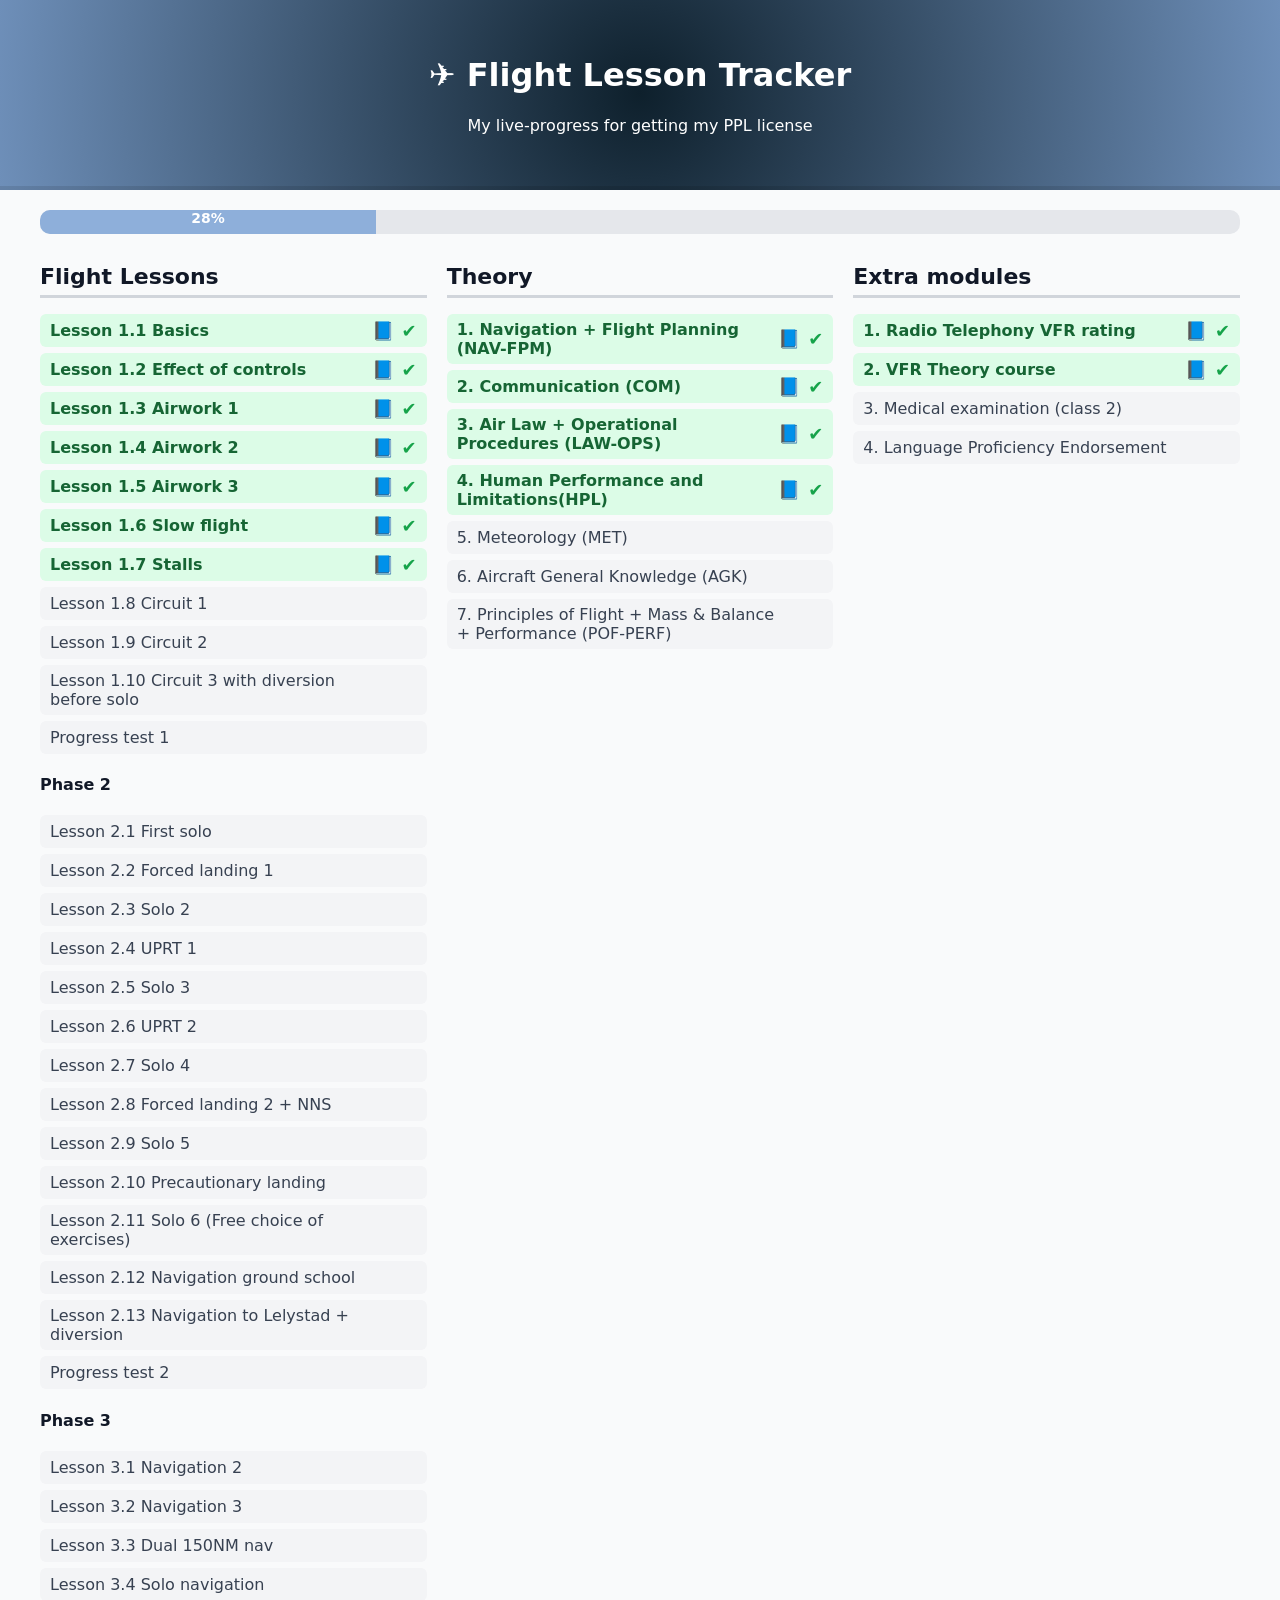
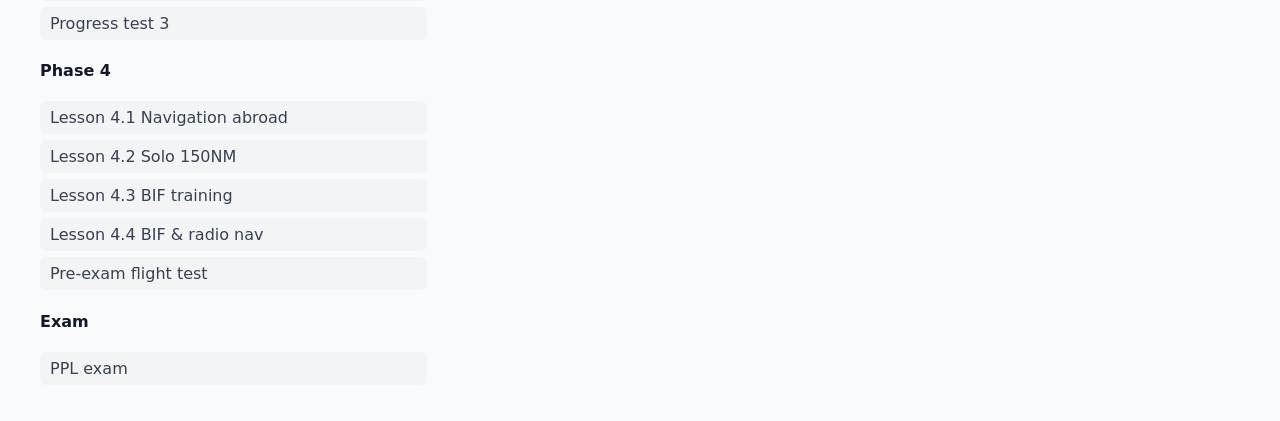
==== flightlessontracker/index.html @ d4756a26 "Add Umami analytics script to index.html" ====
<!DOCTYPE html>
<html lang="nl">
<head>
  <script defer src="https://cloud.umami.is/script.js" data-website-id="39a40810-ae41-42a4-bf28-0cd73275c460"></script>
  <meta charset="UTF-8">
  <meta name="viewport" content="width=device-width, initial-scale=1.0">
  <title>Flight Lesson Tracker - justinverstijnen.nl</title>
  <style>
    body {
      font-family: system-ui, sans-serif;
      margin: 0;
      background: #f9fafb;
      color: #111827;
    }
    header {
  background: radial-gradient(
    circle at center,
    #0E202C 0%,      /* lichte basis */
    #6e8fb9 100%,     /* donkerdere tint van jouw kleur */
    #0E202C 100%     /* weer licht naar buiten */
  );
  color: #ffffff;
  text-align: center;
  padding: 35px 20px;
  border-bottom: 4px solid rgba(0,0,0,0.1);
}



    main {
      max-width: 1200px;
      margin: 20px auto;
      padding: 0 16px;
    }
    .progress-container {
      background: #e5e7eb;
      border-radius: 10px;
      overflow: hidden;
      margin-bottom: 20px;
      height: 24px;
    }
    .progress-bar {
      height: 100%;
      background: #8EAFDA;
      width: 0%;
      transition: width 0.3s ease;
      text-align: center;
      color: #fff;
      font-size: 14px;
      font-weight: bold;
    }

    /* GRID LAYOUT */
    .grid {
      display: grid;
      grid-template-columns: 1fr 1fr 1fr;
      gap: 20px;
      margin-top: 30px;
    }

    h2 {
      margin-top: 24px;
      border-bottom: 2px solid #e5e7eb;
      padding-bottom: 4px;
    }
    ul {
      list-style: none;
      padding: 0;
    }
    li {
      margin: 6px 0;
      padding: 6px 10px;
      border-radius: 6px;
      display: flex;
      justify-content: space-between;
      align-items: center;
    }
    li.done {
      background: #dcfce7;
      color: #166534;
      font-weight: 600;
    }
    li.todo {
      background: #f3f4f6;
      color: #374151;
    }
    .icons {
      display: flex;
      align-items: center;
      gap: 8px;
    }
    .checkmark {
      font-size: 18px;
      color: #16a34a;
      visibility: hidden;
    }
    li.done .checkmark {
      visibility: visible;
    }
    .book-link {
      text-decoration: none;
      font-size: 18px;
      color: #2563eb;
      visibility: hidden;
    }
    li.done .book-link {
      visibility: visible;
    }
    .book-link:hover {
      transform: scale(1.1);
    }

    /* COLUMN TITLES */
    .col-title {
      font-size: 22px;
      font-weight: bold;
      margin-bottom: 10px;
      padding-bottom: 6px;
      border-bottom: 3px solid #d1d5db;
    }
  </style>
</head>
<body>
  <header>
    <h1>✈️ Flight Lesson Tracker</h1>
	<p class="subtitle">My live-progress for getting my PPL license</p>
  </header>
  <main>
    <div class="progress-container">
      <div class="progress-bar" id="progressBar">0%</div>
    </div>

    <!-- 3 COLUMNS GRID -->
    <div class="grid">

      <!-- COLUMN 1: Vlieglessen -->
      <div>
        <div class="col-title">Flight Lessons</div>

        <!-- Phase 1 -->
        
        <ul>
          <li data-done="yes">Lesson 1.1 Basics
            <span class="icons">
              <a href="https://justinverstijnen.nl/flight-lesson-1/" class="book-link" target="_blank">📘</a>
              <span class="checkmark">✔️</span>
            </span>
          </li>

          <li data-done="yes">Lesson 1.2 Effect of controls
            <span class="icons">
              <a href="https://justinverstijnen.nl/flight-lesson-2/" class="book-link" target="_blank">📘</a>
              <span class="checkmark">✔️</span>
            </span>
          </li>

          <li data-done="yes">Lesson 1.3 Airwork 1
            <span class="icons">
              <a href="https://justinverstijnen.nl/flight-lesson-3/" class="book-link" target="_blank">📘</a>
              <span class="checkmark">✔️</span>
            </span>
          </li>

          <li data-done="yes">Lesson 1.4 Airwork 2
            <span class="icons">
              <a href="https://justinverstijnen.nl/flight-lesson-4/" class="book-link" target="_blank">📘</a>
              <span class="checkmark">✔️</span>
            </span>
          </li>

          <li data-done="yes">Lesson 1.5 Airwork 3
            <span class="icons">
              <a href="https://justinverstijnen.nl/flight-lesson-5/" class="book-link" target="_blank">📘</a>
              <span class="checkmark">✔️</span>
            </span>
          </li>

          <li data-done="yes">Lesson 1.6 Slow flight
            <span class="icons">
              <a href="https://justinverstijnen.nl/flight-lesson-6/" class="book-link" target="_blank">📘</a>
              <span class="checkmark">✔️</span>
            </span>
          </li>

          <li data-done="yes">Lesson 1.7 Stalls
            <span class="icons"><a href="https://justinverstijnen.nl/flight-lesson-7/" class="book-link">📘</a><span class="checkmark">✔️</span></span>
          </li>

          <li data-done="no">Lesson 1.8 Circuit 1
            <span class="icons"><a href="#" class="book-link">📘</a><span class="checkmark">✔️</span></span>
          </li>

          <li data-done="no">Lesson 1.9 Circuit 2
            <span class="icons"><a href="#" class="book-link">📘</a><span class="checkmark">✔️</span></span>
          </li>

          <li data-done="no">Lesson 1.10 Circuit 3 with diversion before solo
            <span class="icons"><a href="#" class="book-link">📘</a><span class="checkmark">✔️</span></span>
          </li>

          <li data-done="no">Progress test 1
            <span class="icons"><a href="#" class="book-link">📘</a><span class="checkmark">✔️</span></span>
          </li>
        </ul>

        <!-- Phase 2 -->
        <h4>Phase 2</h4>
        <ul>
          <li data-done="no">Lesson 2.1 First solo <span class="icons"><a href="#" class="book-link">📘</a><span class="checkmark">✔️</span></span></li>

          <li data-done="no">Lesson 2.2 Forced landing 1 <span class="icons"><a href="#" class="book-link">📘</a><span class="checkmark">✔️</span></span></li>

          <li data-done="no">Lesson 2.3 Solo 2 <span class="icons"><a href="#" class="book-link">📘</a><span class="checkmark">✔️</span></span></li>

          <li data-done="no">Lesson 2.4 UPRT 1 <span class="icons"><a href="#" class="book-link">📘</a><span class="checkmark">✔️</span></span></li>

          <li data-done="no">Lesson 2.5 Solo 3 <span class="icons"><a href="#" class="book-link">📘</a><span class="checkmark">✔️</span></span></li>

          <li data-done="no">Lesson 2.6 UPRT 2 <span class="icons"><a href="#" class="book-link">📘</a><span class="checkmark">✔️</span></span></li>

          <li data-done="no">Lesson 2.7 Solo 4 <span class="icons"><a href="#" class="book-link">📘</a><span class="checkmark">✔️</span></span></li>

          <li data-done="no">Lesson 2.8 Forced landing 2 + NNS <span class="icons"><a href="#" class="book-link">📘</a><span class="checkmark">✔️</span></span></li>

          <li data-done="no">Lesson 2.9 Solo 5 <span class="icons"><a href="#" class="book-link">📘</a><span class="checkmark">✔️</span></span></li>

          <li data-done="no">Lesson 2.10 Precautionary landing <span class="icons"><a href="#" class="book-link">📘</a><span class="checkmark">✔️</span></span></li>

          <li data-done="no">Lesson 2.11 Solo 6 (Free choice of exercises) <span class="icons"><a href="#" class="book-link">📘</a><span class="checkmark">✔️</span></span></li>

          <li data-done="no">Lesson 2.12 Navigation ground school <span class="icons"><a href="#" class="book-link">📘</a><span class="checkmark">✔️</span></span></li>

          <li data-done="no">Lesson 2.13 Navigation to Lelystad + diversion <span class="icons"><a href="#" class="book-link">📘</a><span class="checkmark">✔️</span></span></li>

          <li data-done="no">Progress test 2 <span class="icons"><a href="#" class="book-link">📘</a><span class="checkmark">✔️</span></span></li>
        </ul>

        <!-- Phase 3 -->
        <h4>Phase 3</h4>
        <ul>
          <li data-done="no">Lesson 3.1 Navigation 2 <span class="icons"><a href="#" class="book-link">📘</a><span class="checkmark">✔️</span></span></li>
          <li data-done="no">Lesson 3.2 Navigation 3 <span class="icons"><a href="#" class="book-link">📘</a><span class="checkmark">✔️</span></span></li>
          <li data-done="no">Lesson 3.3 Dual 150NM nav <span class="icons"><a href="#" class="book-link">📘</a><span class="checkmark">✔️</span></span></li>
          <li data-done="no">Lesson 3.4 Solo navigation <span class="icons"><a href="#" class="book-link">📘</a><span class="checkmark">✔️</span></span></li>
          <li data-done="no">Progress test 3 <span class="icons"><a href="#" class="book-link">📘</a><span class="checkmark">✔️</span></span></li>
        </ul>

        <!-- Phase 4 -->
        <h4>Phase 4</h4>
        <ul>
          <li data-done="no">Lesson 4.1 Navigation abroad <span class="icons"><a href="#" class="book-link">📘</a><span class="checkmark">✔️</span></span></li>
          <li data-done="no">Lesson 4.2 Solo 150NM <span class="icons"><a href="#" class="book-link">📘</a><span class="checkmark">✔️</span></span></li>
          <li data-done="no">Lesson 4.3 BIF training <span class="icons"><a href="#" class="book-link">📘</a><span class="checkmark">✔️</span></span></li>
          <li data-done="no">Lesson 4.4 BIF & radio nav <span class="icons"><a href="#" class="book-link">📘</a><span class="checkmark">✔️</span></span></li>
          <li data-done="no">Pre-exam flight test <span class="icons"><a href="#" class="book-link">📘</a><span class="checkmark">✔️</span></span></li>
        </ul>
        <h4>Exam</h4>
        <ul>
          <li data-done="no">PPL exam<span class="icons"><a href="#" class="book-link">📘</a><span class="checkmark">✔️</span></span></li>
           </ul>
      </div>

      <!-- COLUMN 2: Theorie-examens -->
      <div>
        <div class="col-title">Theory</div>
        <ul>
          <li data-done="yes">1. Navigation + Flight Planning (NAV-FPM)<span class="icons"><a href="https://justinverstijnen.nl/ppl-theory-nav" class="book-link">📘</a><span class="checkmark">✔️</span></span></li>

          <li data-done="yes">2. Communication (COM)<span class="icons"><a href="https://justinverstijnen.nl/ppl-theory-com" class="book-link">📘</a><span class="checkmark">✔️</span></span></li>

          <li data-done="yes">3. Air Law + Operational Procedures (LAW-OPS)<span class="icons"><a href="https://justinverstijnen.nl/ppl-theory-law" class="book-link">📘</a><span class="checkmark">✔️</span></span></li>

          <li data-done="yes">4. Human Performance and Limitations(HPL)<span class="icons"><a href="https://justinverstijnen.nl/ppl-theory-hpl" class="book-link">📘</a><span class="checkmark">✔️</span></span></li>

          <li data-done="no">5. Meteorology (MET)<span class="icons"><a href="https://justinverstijnen.nl/ppl-theory-met" class="book-link">📘</a><span class="checkmark">✔️</span></span></li>

          <li data-done="no">6. Aircraft General Knowledge (AGK)<span class="icons"><a href="https://justinverstijnen.nl/ppl-theory-agk" class="book-link">📘</a><span class="checkmark">✔️</span></span></li>

          <li data-done="no">7. Principles of Flight + Mass & Balance + Performance (POF-PERF)<span class="icons"><a href="https://justinverstijnen.nl/ppl-theory-pof" class="book-link">📘</a><span class="checkmark">✔️</span></span>
          </li>
        </ul>
      </div>

      <!-- COLUMN 3: Extra modules -->
      <div>
        <div class="col-title">Extra modules</div>
        <ul>
          <li data-done="yes">1. Radio Telephony VFR rating
            <span class="icons"><a href="https://justinverstijnen.nl/flight-rt-course-notes/" class="book-link">📘</a><span class="checkmark">✔️</span></span>
          </li>
<li data-done="yes">2. VFR Theory course
            <span class="icons"><a href="https://justinverstijnen.nl/category/flying/" class="book-link">📘</a><span class="checkmark">✔️</span></span>
          </li>
          <li data-done="no">3. Medical examination (class 2)
            <span class="icons"><a href="#" class="book-link">📘</a><span class="checkmark">✔️</span></span>
          </li>

          <li data-done="no">4. Language Proficiency Endorsement
            <span class="icons"><a href="#" class="book-link">📘</a><span class="checkmark">✔️</span></span>
          </li>
        </ul>
      </div>

    </div> <!-- end grid -->

  </main>

  <script>
    function updateProgress() {
      const items = document.querySelectorAll("li[data-done]");
      let total = items.length;
      let done = 0;

      items.forEach(li => {
        if (li.dataset.done === "yes") {
          li.classList.add("done");
          li.classList.remove("todo");
          done++;
        } else {
          li.classList.add("todo");
          li.classList.remove("done");
        }
      });

      const percent = Math.round((done / total) * 100);
      const bar = document.getElementById("progressBar");
      bar.style.width = percent + "%";
      bar.textContent = percent + "%";
    }

    updateProgress();
  </script>

</body>
</html>
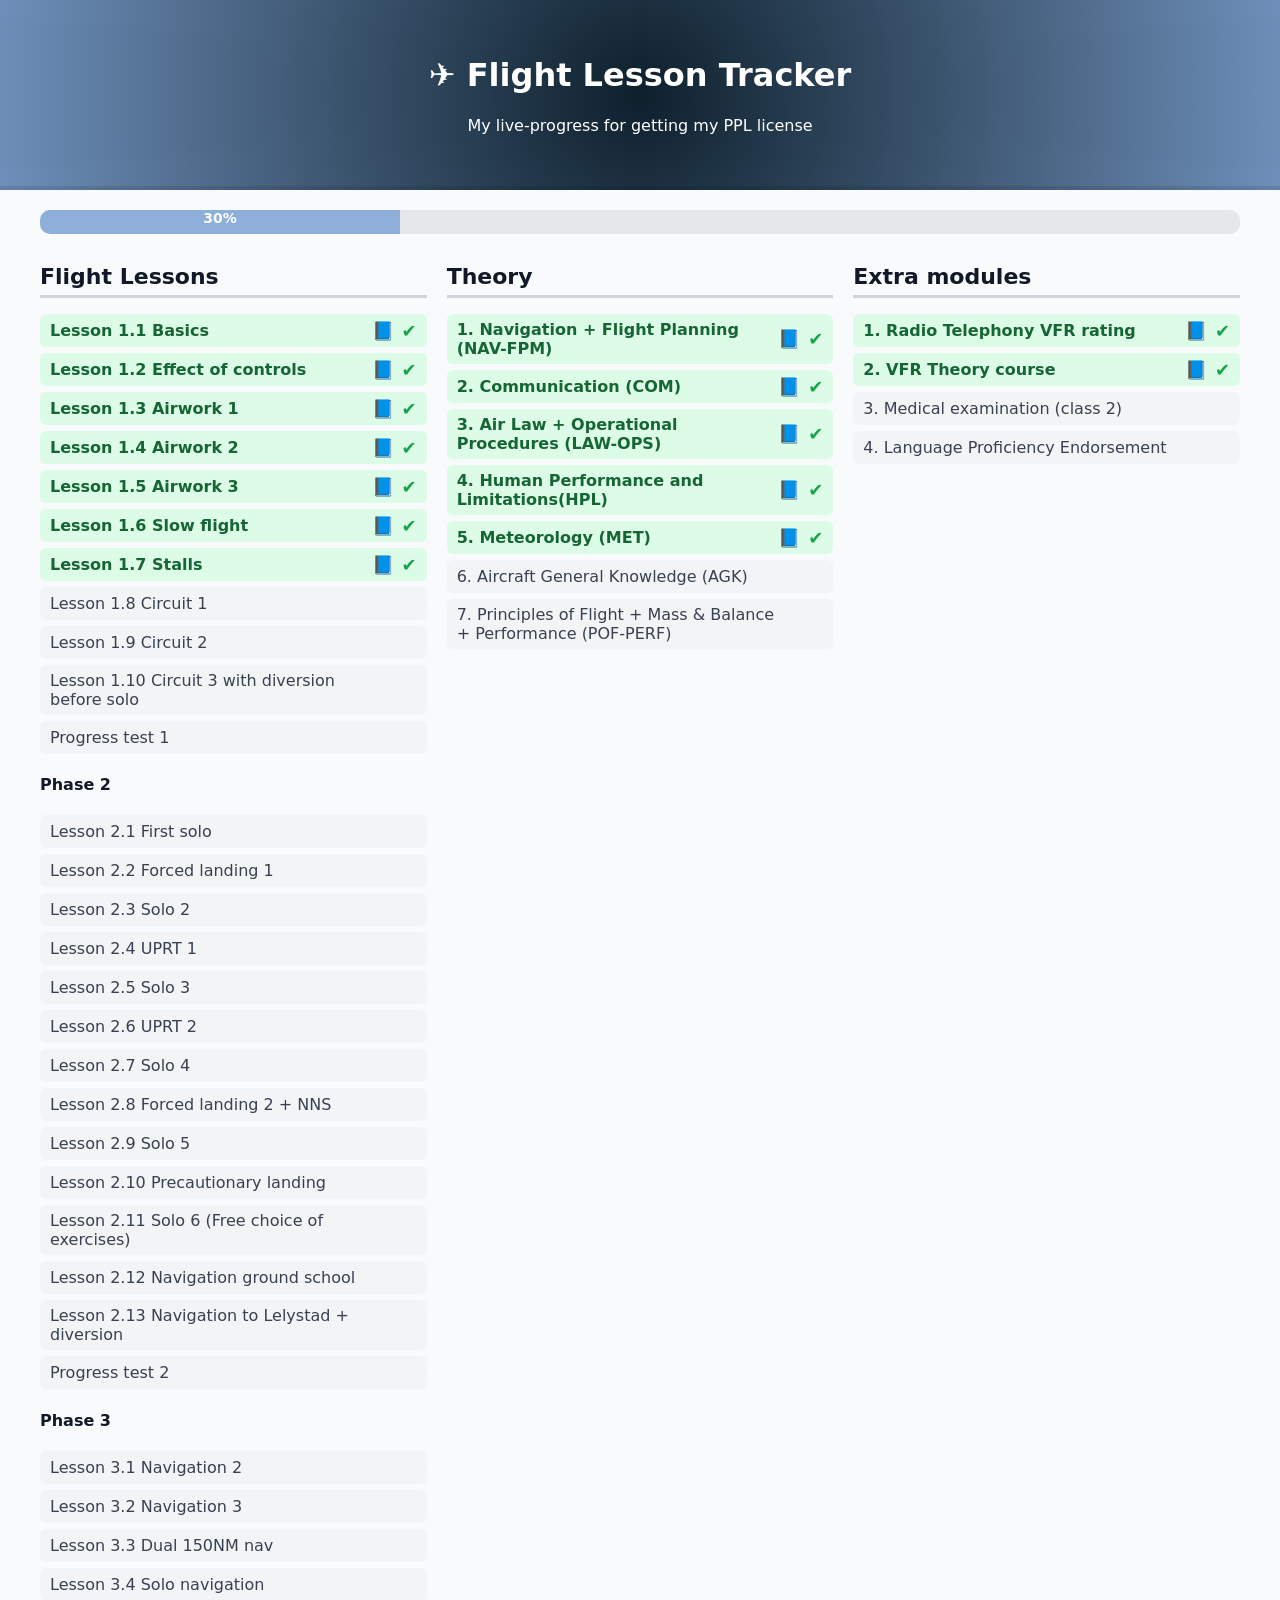
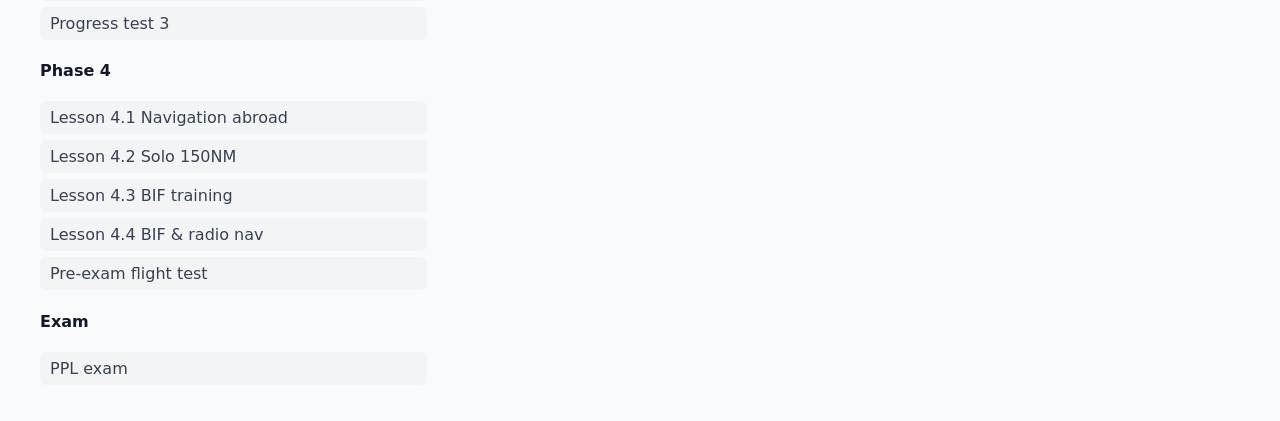
==== commit 39cc8dcb: "Update index.html" ====
--- a/flightlessontracker/index.html
+++ b/flightlessontracker/index.html
@@ -272,7 +272,7 @@
 
           <li data-done="yes">4. Human Performance and Limitations(HPL)<span class="icons"><a href="https://justinverstijnen.nl/ppl-theory-hpl" class="book-link">📘</a><span class="checkmark">✔️</span></span></li>
 
-          <li data-done="no">5. Meteorology (MET)<span class="icons"><a href="https://justinverstijnen.nl/ppl-theory-met" class="book-link">📘</a><span class="checkmark">✔️</span></span></li>
+          <li data-done="yes">5. Meteorology (MET)<span class="icons"><a href="https://justinverstijnen.nl/ppl-theory-met" class="book-link">📘</a><span class="checkmark">✔️</span></span></li>
 
           <li data-done="no">6. Aircraft General Knowledge (AGK)<span class="icons"><a href="https://justinverstijnen.nl/ppl-theory-agk" class="book-link">📘</a><span class="checkmark">✔️</span></span></li>
 
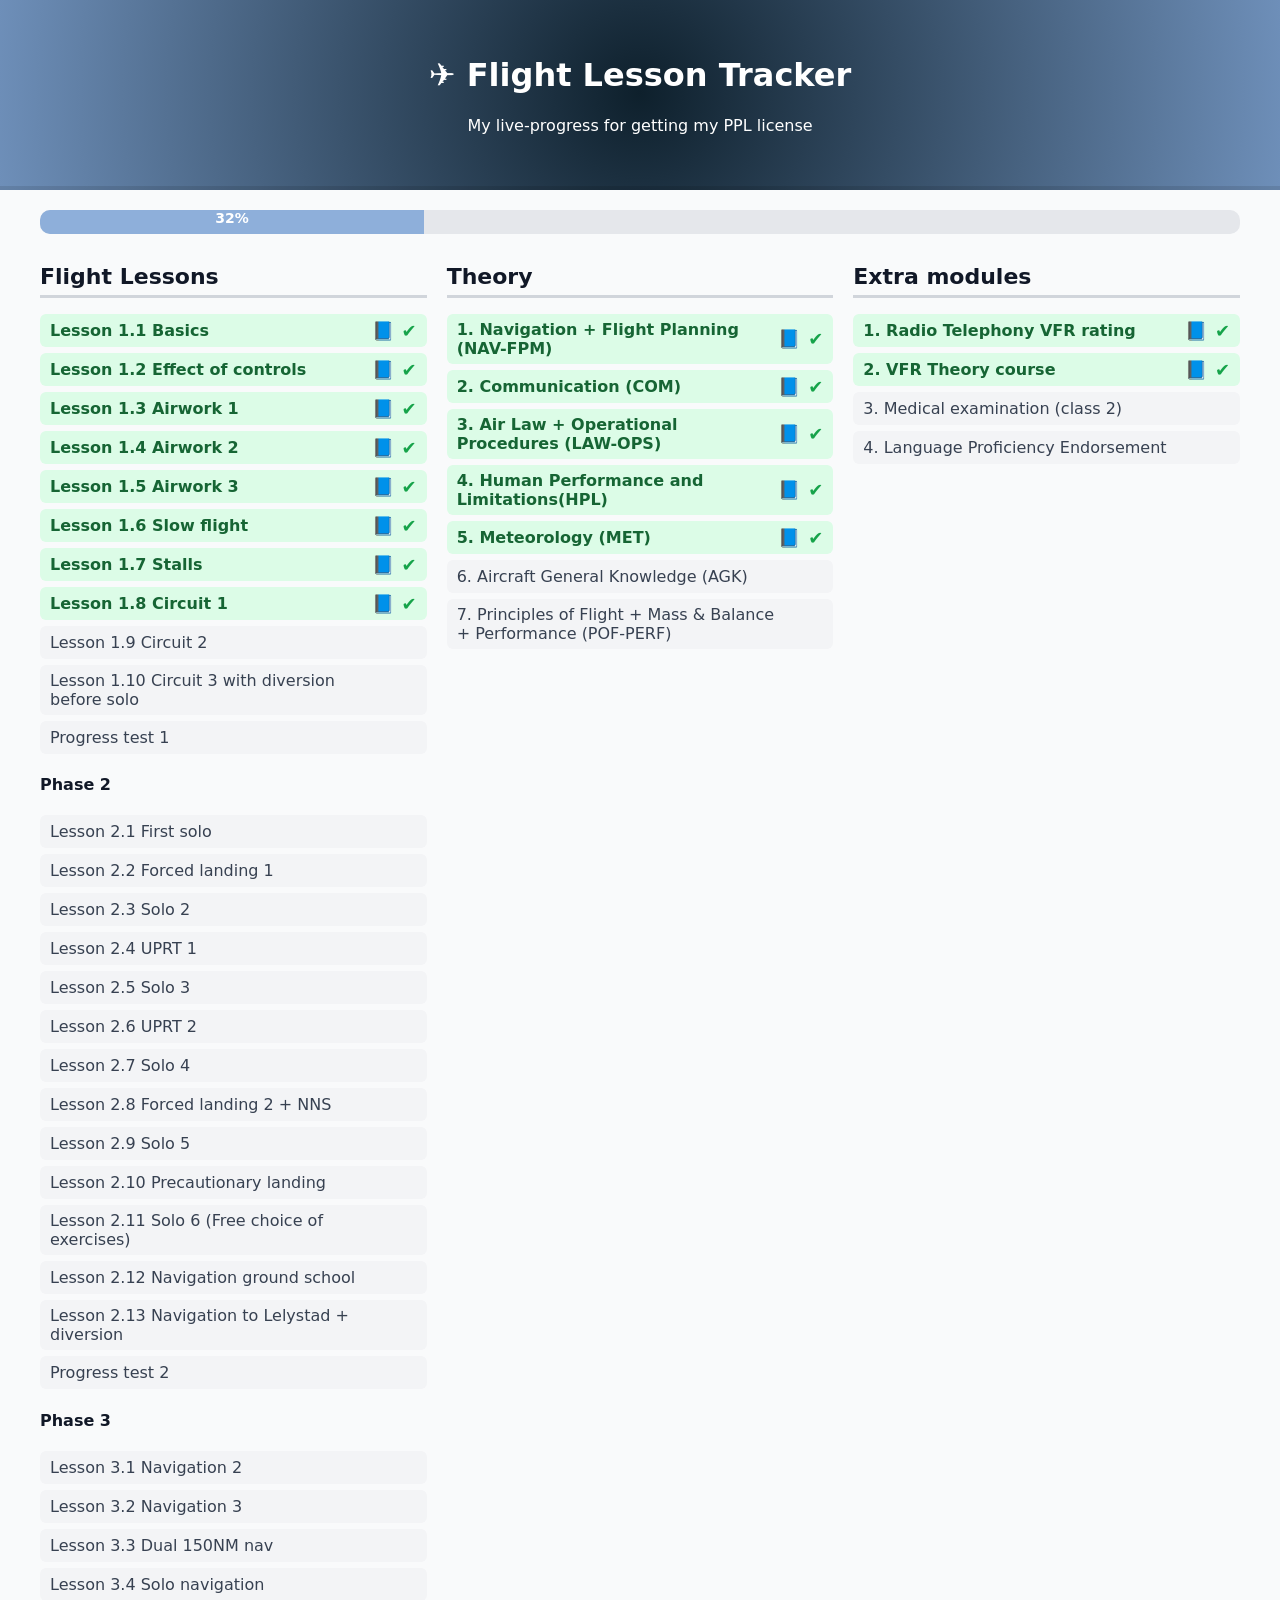
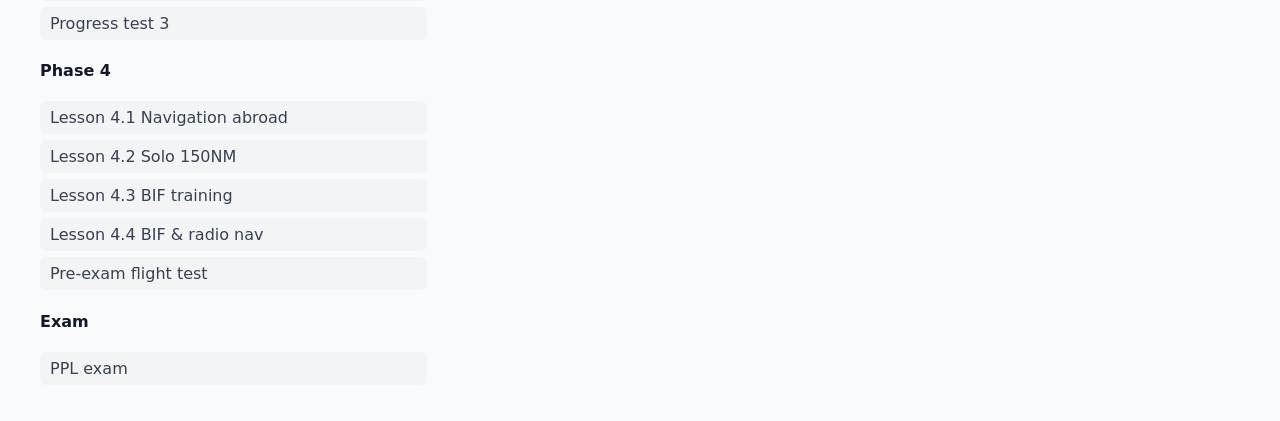
==== commit 3d3bce1d: "Update lesson links to new flight blog URLs" ====
--- a/flightlessontracker/index.html
+++ b/flightlessontracker/index.html
@@ -142,52 +142,52 @@
         <ul>
           <li data-done="yes">Lesson 1.1 Basics
             <span class="icons">
-              <a href="https://justinverstijnen.nl/flight-lesson-1/" class="book-link" target="_blank">📘</a>
+              <a href="https://flightblog.justinverstijnen.nl/1-1-basics/" class="book-link" target="_blank">📘</a>
               <span class="checkmark">✔️</span>
             </span>
           </li>
 
           <li data-done="yes">Lesson 1.2 Effect of controls
             <span class="icons">
-              <a href="https://justinverstijnen.nl/flight-lesson-2/" class="book-link" target="_blank">📘</a>
+              <a href="https://flightblog.justinverstijnen.nl/1-2-effect-of-controls/" class="book-link" target="_blank">📘</a>
               <span class="checkmark">✔️</span>
             </span>
           </li>
 
           <li data-done="yes">Lesson 1.3 Airwork 1
             <span class="icons">
-              <a href="https://justinverstijnen.nl/flight-lesson-3/" class="book-link" target="_blank">📘</a>
+              <a href="https://flightblog.justinverstijnen.nl/1-3-airwork-1/" class="book-link" target="_blank">📘</a>
               <span class="checkmark">✔️</span>
             </span>
           </li>
 
           <li data-done="yes">Lesson 1.4 Airwork 2
             <span class="icons">
-              <a href="https://justinverstijnen.nl/flight-lesson-4/" class="book-link" target="_blank">📘</a>
+              <a href="https://flightblog.justinverstijnen.nl/1-4-airwork-2/" class="book-link" target="_blank">📘</a>
               <span class="checkmark">✔️</span>
             </span>
           </li>
 
           <li data-done="yes">Lesson 1.5 Airwork 3
             <span class="icons">
-              <a href="https://justinverstijnen.nl/flight-lesson-5/" class="book-link" target="_blank">📘</a>
+              <a href="https://flightblog.justinverstijnen.nl/1-5-airwork-3/" class="book-link" target="_blank">📘</a>
               <span class="checkmark">✔️</span>
             </span>
           </li>
 
           <li data-done="yes">Lesson 1.6 Slow flight
             <span class="icons">
-              <a href="https://justinverstijnen.nl/flight-lesson-6/" class="book-link" target="_blank">📘</a>
+              <a href="https://flightblog.justinverstijnen.nl/1-6-slow-flight/" class="book-link" target="_blank">📘</a>
               <span class="checkmark">✔️</span>
             </span>
           </li>
 
           <li data-done="yes">Lesson 1.7 Stalls
-            <span class="icons"><a href="https://justinverstijnen.nl/flight-lesson-7/" class="book-link">📘</a><span class="checkmark">✔️</span></span>
-          </li>
-
-          <li data-done="no">Lesson 1.8 Circuit 1
-            <span class="icons"><a href="#" class="book-link">📘</a><span class="checkmark">✔️</span></span>
+            <span class="icons"><a href="https://flightblog.justinverstijnen.nl/1-7-stalls/" class="book-link">📘</a><span class="checkmark">✔️</span></span>
+          </li>
+
+          <li data-done="yes">Lesson 1.8 Circuit 1
+            <span class="icons"><a href="https://flightblog.justinverstijnen.nl/1-8-circuit-1/" class="book-link">📘</a><span class="checkmark">✔️</span></span>
           </li>
 
           <li data-done="no">Lesson 1.9 Circuit 2
@@ -264,19 +264,19 @@
       <div>
         <div class="col-title">Theory</div>
         <ul>
-          <li data-done="yes">1. Navigation + Flight Planning (NAV-FPM)<span class="icons"><a href="https://justinverstijnen.nl/ppl-theory-nav" class="book-link">📘</a><span class="checkmark">✔️</span></span></li>
-
-          <li data-done="yes">2. Communication (COM)<span class="icons"><a href="https://justinverstijnen.nl/ppl-theory-com" class="book-link">📘</a><span class="checkmark">✔️</span></span></li>
-
-          <li data-done="yes">3. Air Law + Operational Procedures (LAW-OPS)<span class="icons"><a href="https://justinverstijnen.nl/ppl-theory-law" class="book-link">📘</a><span class="checkmark">✔️</span></span></li>
-
-          <li data-done="yes">4. Human Performance and Limitations(HPL)<span class="icons"><a href="https://justinverstijnen.nl/ppl-theory-hpl" class="book-link">📘</a><span class="checkmark">✔️</span></span></li>
-
-          <li data-done="yes">5. Meteorology (MET)<span class="icons"><a href="https://justinverstijnen.nl/ppl-theory-met" class="book-link">📘</a><span class="checkmark">✔️</span></span></li>
-
-          <li data-done="no">6. Aircraft General Knowledge (AGK)<span class="icons"><a href="https://justinverstijnen.nl/ppl-theory-agk" class="book-link">📘</a><span class="checkmark">✔️</span></span></li>
-
-          <li data-done="no">7. Principles of Flight + Mass & Balance + Performance (POF-PERF)<span class="icons"><a href="https://justinverstijnen.nl/ppl-theory-pof" class="book-link">📘</a><span class="checkmark">✔️</span></span>
+          <li data-done="yes">1. Navigation + Flight Planning (NAV-FPM)<span class="icons"><a href="https://flightblog.justinverstijnen.nl/ppl-theory-nav" class="book-link">📘</a><span class="checkmark">✔️</span></span></li>
+
+          <li data-done="yes">2. Communication (COM)<span class="icons"><a href="https://flightblog.justinverstijnen.nl/ppl-theory-com" class="book-link">📘</a><span class="checkmark">✔️</span></span></li>
+
+          <li data-done="yes">3. Air Law + Operational Procedures (LAW-OPS)<span class="icons"><a href="https://flightblog.justinverstijnen.nl/ppl-theory-law" class="book-link">📘</a><span class="checkmark">✔️</span></span></li>
+
+          <li data-done="yes">4. Human Performance and Limitations(HPL)<span class="icons"><a href="https://flightblog.justinverstijnen.nl/ppl-theory-hpl" class="book-link">📘</a><span class="checkmark">✔️</span></span></li>
+
+          <li data-done="yes">5. Meteorology (MET)<span class="icons"><a href="https://flightblog.justinverstijnen.nl/ppl-theory-met" class="book-link">📘</a><span class="checkmark">✔️</span></span></li>
+
+          <li data-done="no">6. Aircraft General Knowledge (AGK)<span class="icons"><a href="https://flightblog.justinverstijnen.nl/ppl-theory-agk" class="book-link">📘</a><span class="checkmark">✔️</span></span></li>
+
+          <li data-done="no">7. Principles of Flight + Mass & Balance + Performance (POF-PERF)<span class="icons"><a href="https://flightblog.justinverstijnen.nl/ppl-theory-pof" class="book-link">📘</a><span class="checkmark">✔️</span></span>
           </li>
         </ul>
       </div>
@@ -286,10 +286,10 @@
         <div class="col-title">Extra modules</div>
         <ul>
           <li data-done="yes">1. Radio Telephony VFR rating
-            <span class="icons"><a href="https://justinverstijnen.nl/flight-rt-course-notes/" class="book-link">📘</a><span class="checkmark">✔️</span></span>
+            <span class="icons"><a href="https://flightblog.justinverstijnen.nl/flight-rt-course-notes/" class="book-link">📘</a><span class="checkmark">✔️</span></span>
           </li>
 <li data-done="yes">2. VFR Theory course
-            <span class="icons"><a href="https://justinverstijnen.nl/category/flying/" class="book-link">📘</a><span class="checkmark">✔️</span></span>
+            <span class="icons"><a href="https://flightblog.justinverstijnen.nl/blog/ppl-theory/" class="book-link">📘</a><span class="checkmark">✔️</span></span>
           </li>
           <li data-done="no">3. Medical examination (class 2)
             <span class="icons"><a href="#" class="book-link">📘</a><span class="checkmark">✔️</span></span>
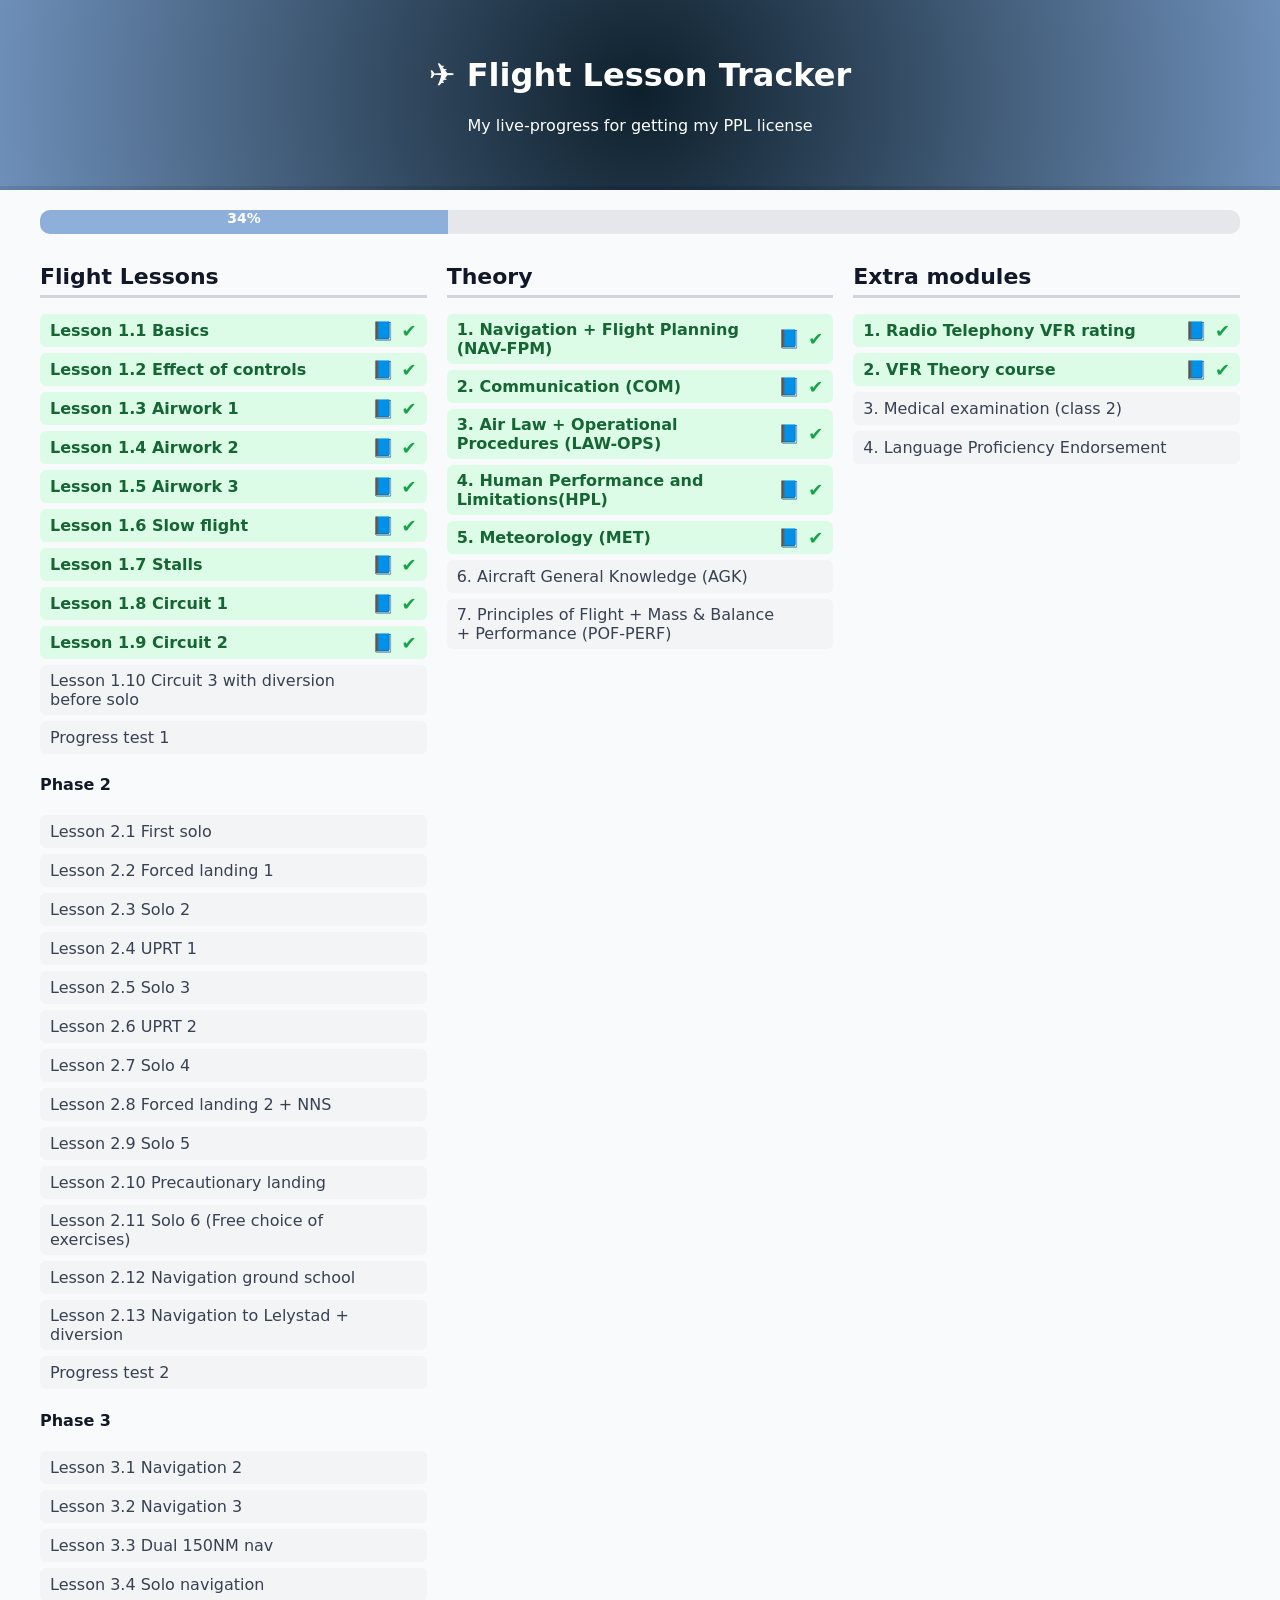
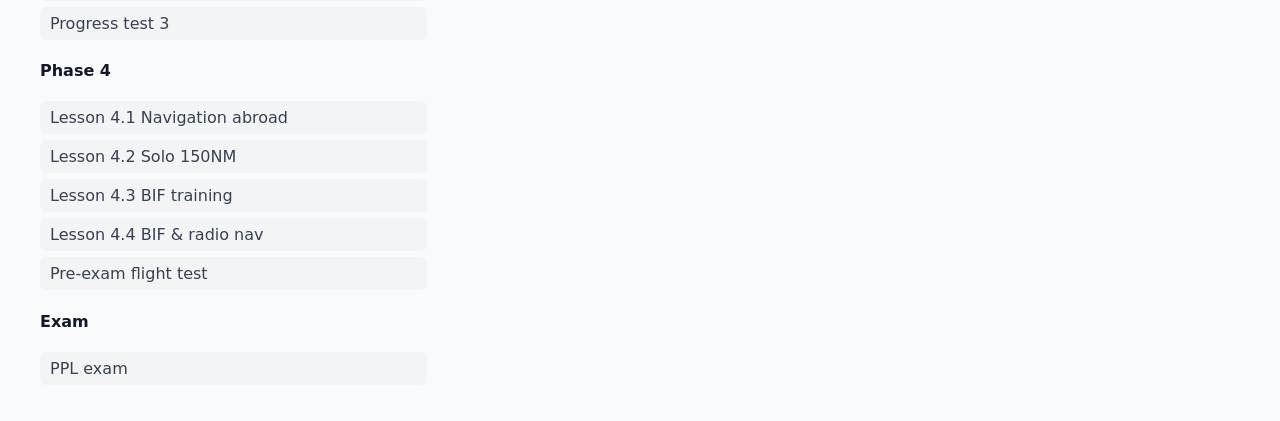
==== commit 64a6816f: "Mark Lesson 1.9 as completed" ====
--- a/flightlessontracker/index.html
+++ b/flightlessontracker/index.html
@@ -190,7 +190,7 @@
             <span class="icons"><a href="https://flightblog.justinverstijnen.nl/1-8-circuit-1/" class="book-link">📘</a><span class="checkmark">✔️</span></span>
           </li>
 
-          <li data-done="no">Lesson 1.9 Circuit 2
+          <li data-done="yes">Lesson 1.9 Circuit 2
             <span class="icons"><a href="#" class="book-link">📘</a><span class="checkmark">✔️</span></span>
           </li>
 
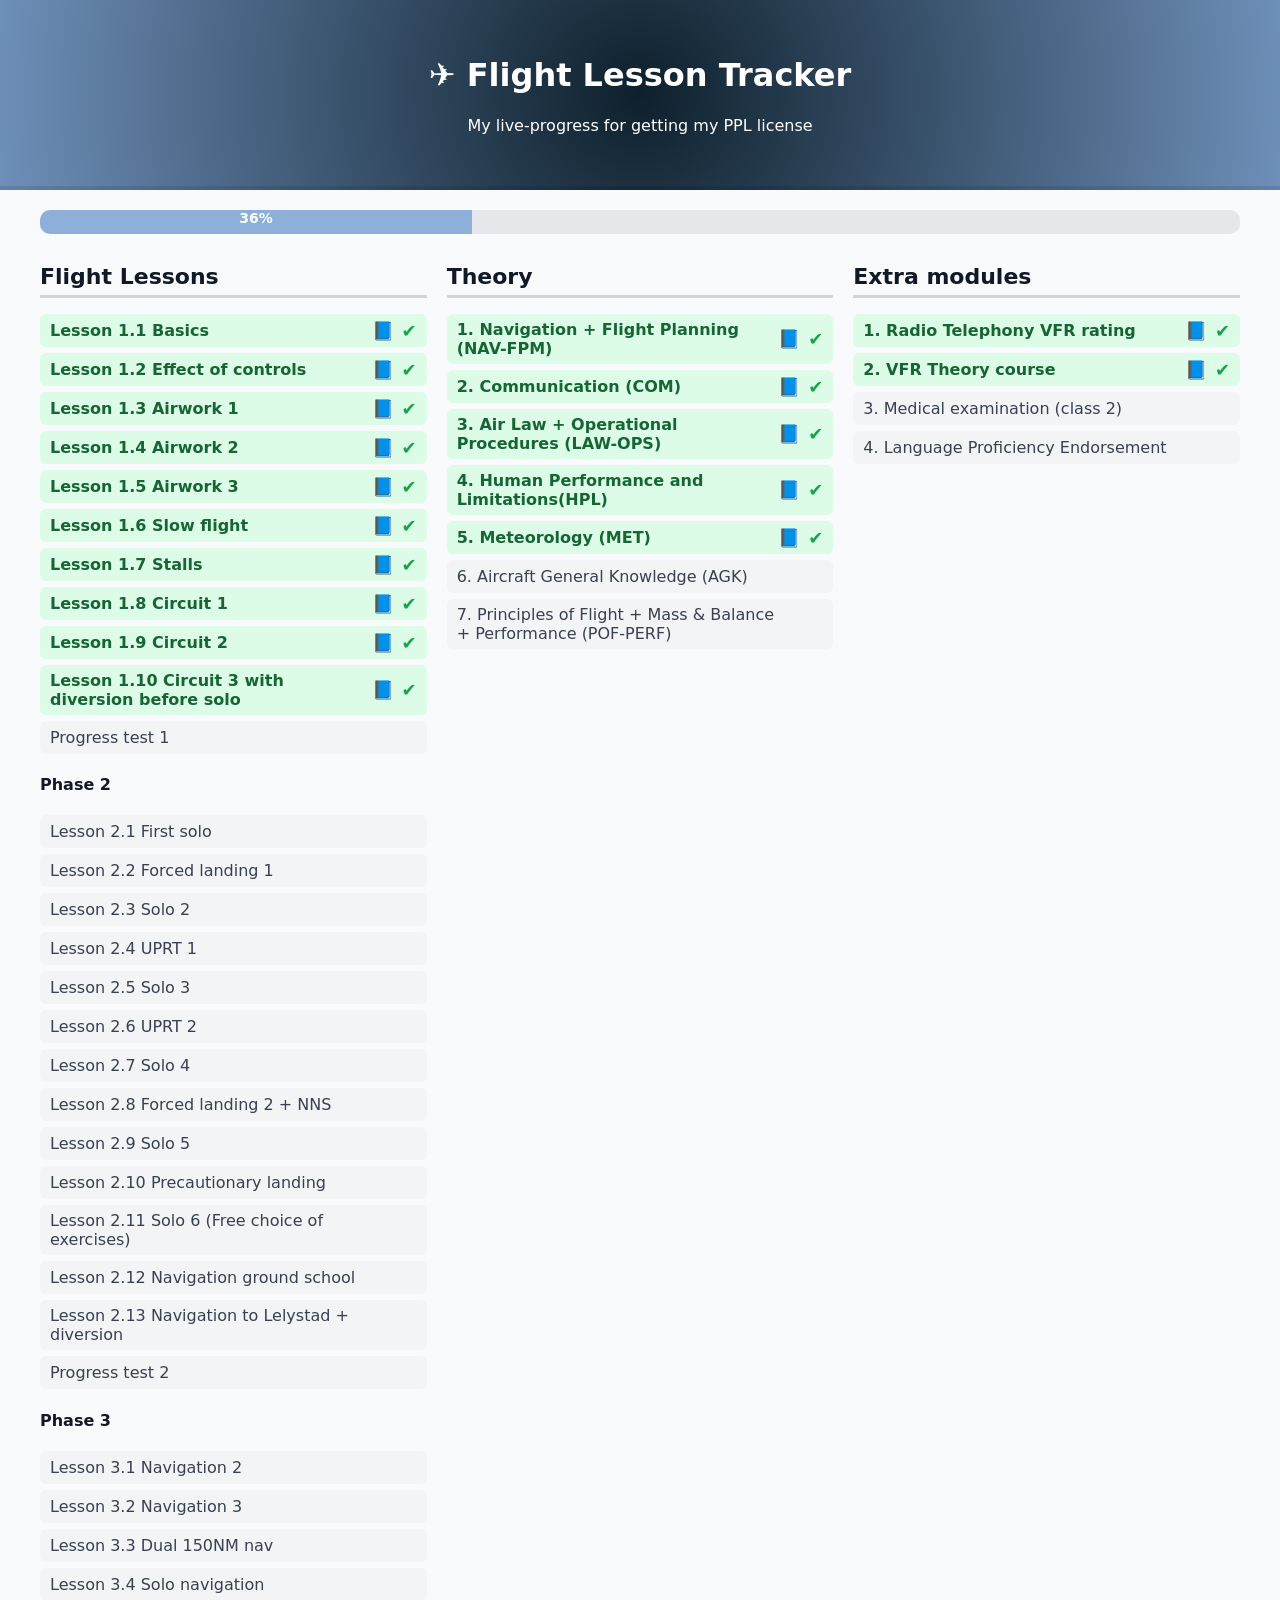
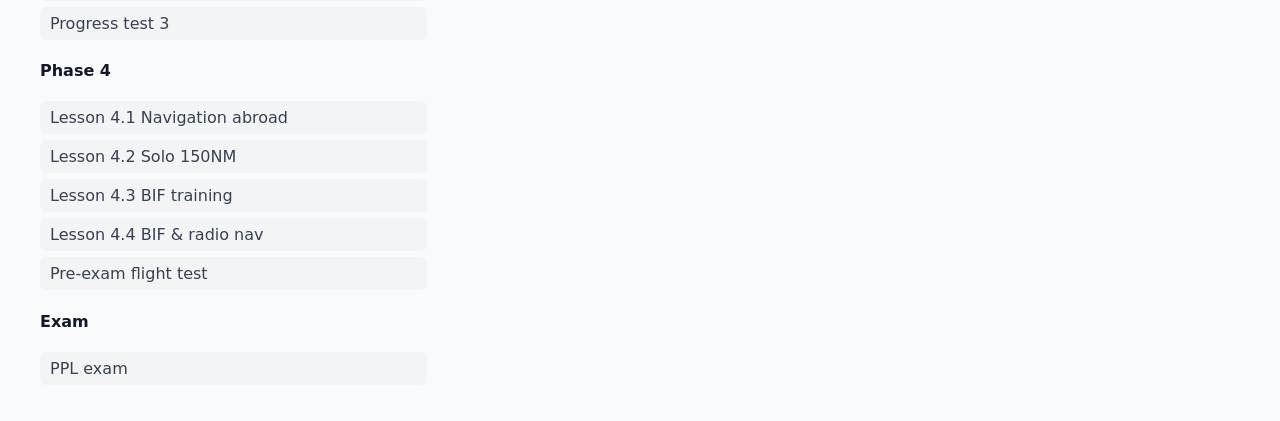
==== commit b5365bca: "Update Lesson 1.10 link and mark as done" ====
--- a/flightlessontracker/index.html
+++ b/flightlessontracker/index.html
@@ -191,11 +191,11 @@
           </li>
 
           <li data-done="yes">Lesson 1.9 Circuit 2
-            <span class="icons"><a href="#" class="book-link">📘</a><span class="checkmark">✔️</span></span>
-          </li>
-
-          <li data-done="no">Lesson 1.10 Circuit 3 with diversion before solo
-            <span class="icons"><a href="#" class="book-link">📘</a><span class="checkmark">✔️</span></span>
+            <span class="icons"><a href="https://flightblog.justinverstijnen.nl/1-9-circuit-2/" class="book-link">📘</a><span class="checkmark">✔️</span></span>
+          </li>
+
+          <li data-done="yes">Lesson 1.10 Circuit 3 with diversion before solo
+            <span class="icons"><a href="https://flightblog.justinverstijnen.nl/1-10-circuit-3-with-diversion/" class="book-link">📘</a><span class="checkmark">✔️</span></span>
           </li>
 
           <li data-done="no">Progress test 1
